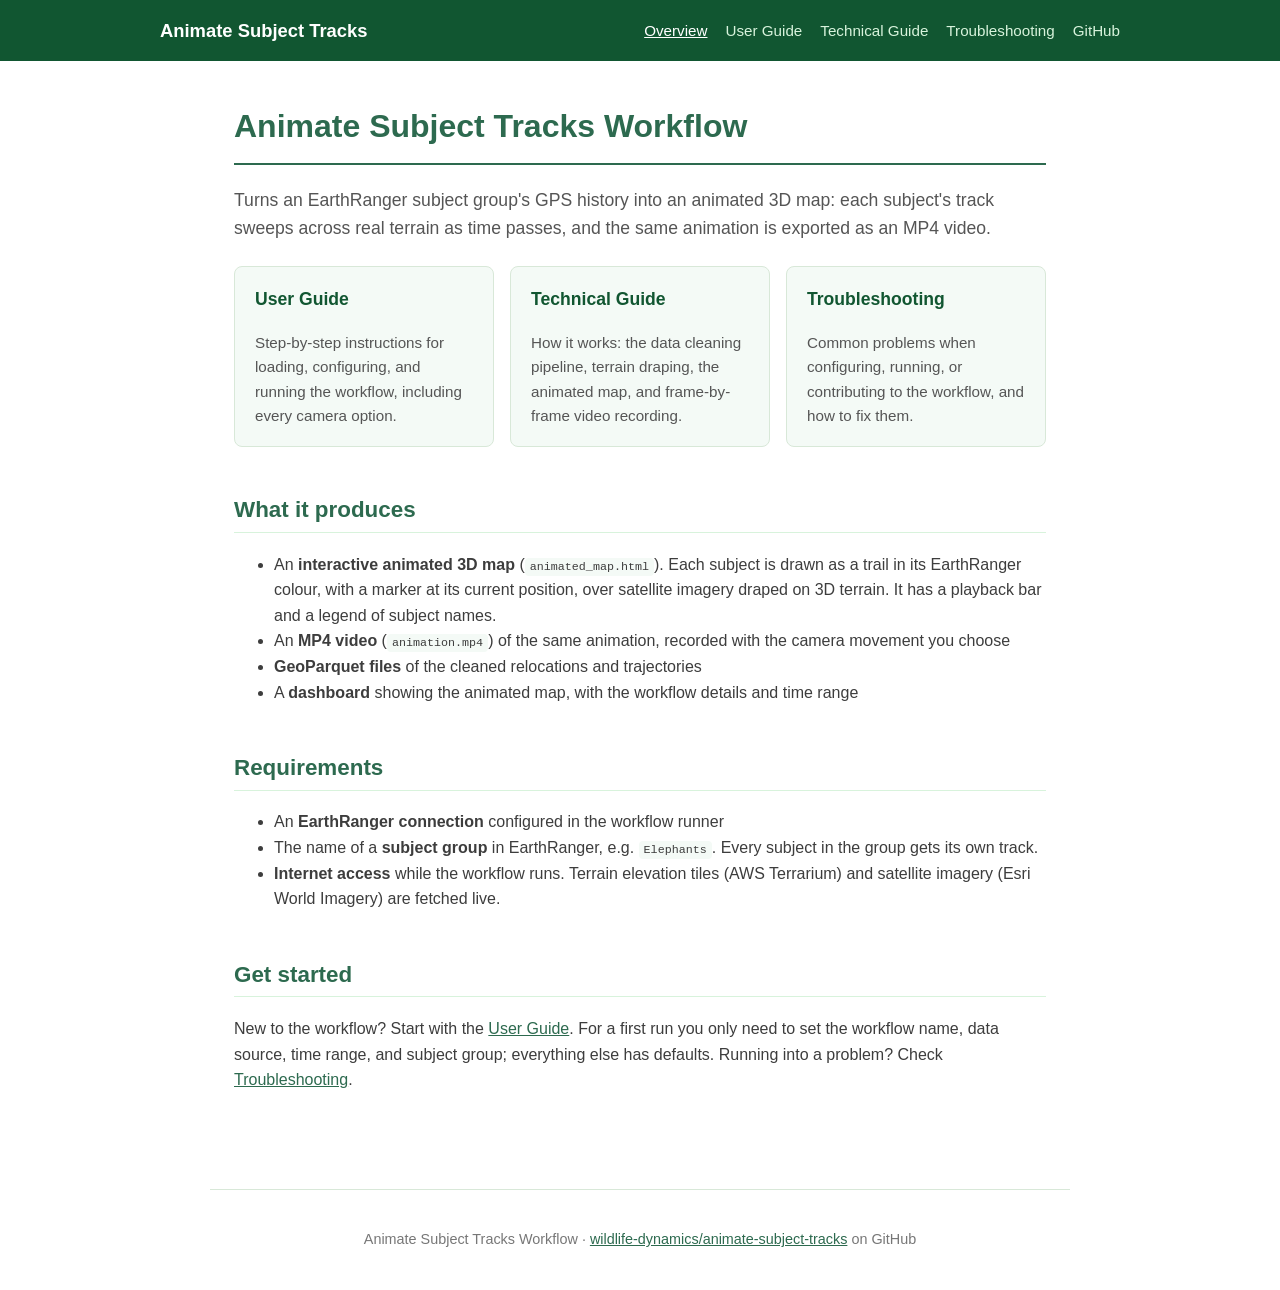
==== docs/index.html @ dc08ee8d "Improve configurations and update readme" ====
<!DOCTYPE html>
<html lang="en">
<head>
  <meta charset="utf-8" />
  <meta name="viewport" content="width=device-width, initial-scale=1.0" />
  <title>Animate Subject Tracks Workflow</title>
  <link rel="stylesheet" href="assets/style.css" />
</head>
<body>
  <header class="site-header">
    <div class="bar">
      <a class="brand" href="index.html">Animate Subject Tracks</a>
      <nav>
        <a href="index.html" class="active">Overview</a>
        <a href="user-guide.html">User Guide</a>
        <a href="technical-guide.html">Technical Guide</a>
        <a href="troubleshooting.html">Troubleshooting</a>
        <a href="https://github.com/wildlife-dynamics/animate-subject-tracks">GitHub</a>
      </nav>
    </div>
  </header>

  <main>
    <h1>Animate Subject Tracks Workflow</h1>
    <p class="lede">Turns an EarthRanger subject group's GPS history into an animated 3D map: each subject's track sweeps across real terrain as time passes, and the same animation is exported as an MP4 video.</p>

    <div class="card-grid">
      <a class="card" href="user-guide.html">
        <h3>User Guide</h3>
        <p>Step-by-step instructions for loading, configuring, and running the workflow, including every camera option.</p>
      </a>
      <a class="card" href="technical-guide.html">
        <h3>Technical Guide</h3>
        <p>How it works: the data cleaning pipeline, terrain draping, the animated map, and frame-by-frame video recording.</p>
      </a>
      <a class="card" href="troubleshooting.html">
        <h3>Troubleshooting</h3>
        <p>Common problems when configuring, running, or contributing to the workflow, and how to fix them.</p>
      </a>
    </div>

    <h2>What it produces</h2>
    <ul>
      <li>An <strong>interactive animated 3D map</strong> (<code>animated_map.html</code>). Each subject is drawn as a trail in its EarthRanger colour, with a marker at its current position, over satellite imagery draped on 3D terrain. It has a playback bar and a legend of subject names.</li>
      <li>An <strong>MP4 video</strong> (<code>animation.mp4</code>) of the same animation, recorded with the camera movement you choose</li>
      <li><strong>GeoParquet files</strong> of the cleaned relocations and trajectories</li>
      <li>A <strong>dashboard</strong> showing the animated map, with the workflow details and time range</li>
    </ul>

    <h2>Requirements</h2>
    <ul>
      <li>An <strong>EarthRanger connection</strong> configured in the workflow runner</li>
      <li>The name of a <strong>subject group</strong> in EarthRanger, e.g. <code>Elephants</code>. Every subject in the group gets its own track.</li>
      <li><strong>Internet access</strong> while the workflow runs. Terrain elevation tiles (AWS Terrarium) and satellite imagery (Esri World Imagery) are fetched live.</li>
    </ul>

    <h2>Get started</h2>
    <p>New to the workflow? Start with the <a href="user-guide.html">User Guide</a>. For a first run you only need to set the workflow name, data source, time range, and subject group; everything else has defaults. Running into a problem? Check <a href="troubleshooting.html">Troubleshooting</a>.</p>
  </main>

  <footer class="site-footer">
    <p>Animate Subject Tracks Workflow &middot; <a href="https://github.com/wildlife-dynamics/animate-subject-tracks">wildlife-dynamics/animate-subject-tracks</a> on GitHub</p>
  </footer>
</body>
</html>
---- docs/assets/style.css ----
:root {
  --green-dark: #115631;
  --green-mid: #2d6a4f;
  --green-light: #d8f3dc;
  --green-pale: #f4faf6;
  --amber: #e7a553;
  --slate: #3d3d3d;
  --grey-border: #d8e8d8;
}

* { box-sizing: border-box; }

body {
  font-family: -apple-system, BlinkMacSystemFont, "Segoe UI", sans-serif;
  color: var(--slate);
  line-height: 1.6;
  margin: 0;
  background: #fff;
}

.site-header {
  background: var(--green-dark);
  color: #fff;
  padding: 0 24px;
}

.site-header .bar {
  max-width: 960px;
  margin: 0 auto;
  display: flex;
  align-items: center;
  justify-content: space-between;
  flex-wrap: wrap;
  padding: 16px 0;
  gap: 12px;
}

.site-header .brand {
  font-weight: 700;
  font-size: 1.15em;
  color: #fff;
  text-decoration: none;
}

.site-header nav {
  display: flex;
  gap: 18px;
  flex-wrap: wrap;
}

.site-header nav a {
  color: var(--green-light);
  text-decoration: none;
  font-size: 0.95em;
}

.site-header nav a:hover,
.site-header nav a.active {
  color: #fff;
  text-decoration: underline;
}

main {
  max-width: 860px;
  margin: 0 auto;
  padding: 40px 24px 80px;
}

h1 {
  font-size: 2em;
  border-bottom: 2px solid var(--green-mid);
  padding-bottom: 10px;
  color: var(--green-mid);
  margin-top: 0;
}

h2 {
  font-size: 1.4em;
  color: var(--green-mid);
  margin-top: 2em;
  border-bottom: 1px solid var(--green-light);
  padding-bottom: 4px;
}

h3 {
  font-size: 1.1em;
  color: #40916c;
  margin-top: 1.5em;
}

p.lede {
  font-size: 1.1em;
  color: #555;
}

a { color: var(--green-mid); }

img {
  max-width: 100%;
  border: 1px solid var(--grey-border);
  border-radius: 6px;
  margin: 16px 0;
  box-shadow: 0 2px 8px rgba(0,0,0,0.1);
}

pre {
  background: #f4f4f4;
  padding: 12px 16px;
  border-radius: 6px;
  font-size: 0.9em;
  overflow-x: auto;
  border-left: 4px solid #52b788;
}

code {
  background: var(--green-pale);
  padding: 2px 5px;
  border-radius: 4px;
  font-size: 0.9em;
}

pre code { background: none; padding: 0; }

table {
  border-collapse: collapse;
  width: 100%;
  margin: 16px 0;
  font-size: 0.95em;
}

th, td {
  border: 1px solid var(--grey-border);
  padding: 8px 12px;
  text-align: left;
  vertical-align: top;
}

th {
  background: var(--green-pale);
  color: var(--green-dark);
}

hr {
  border: none;
  border-top: 1px solid var(--grey-border);
  margin: 2em 0;
}

.card-grid {
  display: grid;
  grid-template-columns: repeat(auto-fit, minmax(220px, 1fr));
  gap: 16px;
  margin: 24px 0;
}

.card {
  border: 1px solid var(--grey-border);
  border-radius: 8px;
  padding: 18px 20px;
  text-decoration: none;
  color: var(--slate);
  background: var(--green-pale);
  transition: box-shadow 0.15s ease, transform 0.15s ease;
}

.card:hover {
  box-shadow: 0 4px 14px rgba(17, 86, 49, 0.15);
  transform: translateY(-2px);
}

.card h3 {
  margin-top: 0;
  color: var(--green-dark);
}

.card p {
  margin-bottom: 0;
  color: #555;
  font-size: 0.95em;
}

.badge {
  display: inline-block;
  background: var(--amber);
  color: #3d2b00;
  font-size: 0.75em;
  font-weight: 600;
  padding: 2px 8px;
  border-radius: 10px;
  margin-left: 8px;
  vertical-align: middle;
}

.error-block {
  border-left: 4px solid var(--amber);
  background: #fdf6ec;
  border-radius: 6px;
  padding: 4px 18px;
  margin: 18px 0;
}

.error-block .symptom {
  font-weight: 600;
  color: var(--green-dark);
}

footer.site-footer {
  max-width: 860px;
  margin: 0 auto;
  padding: 24px;
  color: #777;
  font-size: 0.9em;
  border-top: 1px solid var(--grey-border);
  text-align: center;
}

footer.site-footer a { color: var(--green-mid); }

@media (max-width: 640px) {
  table { display: block; overflow-x: auto; }
}
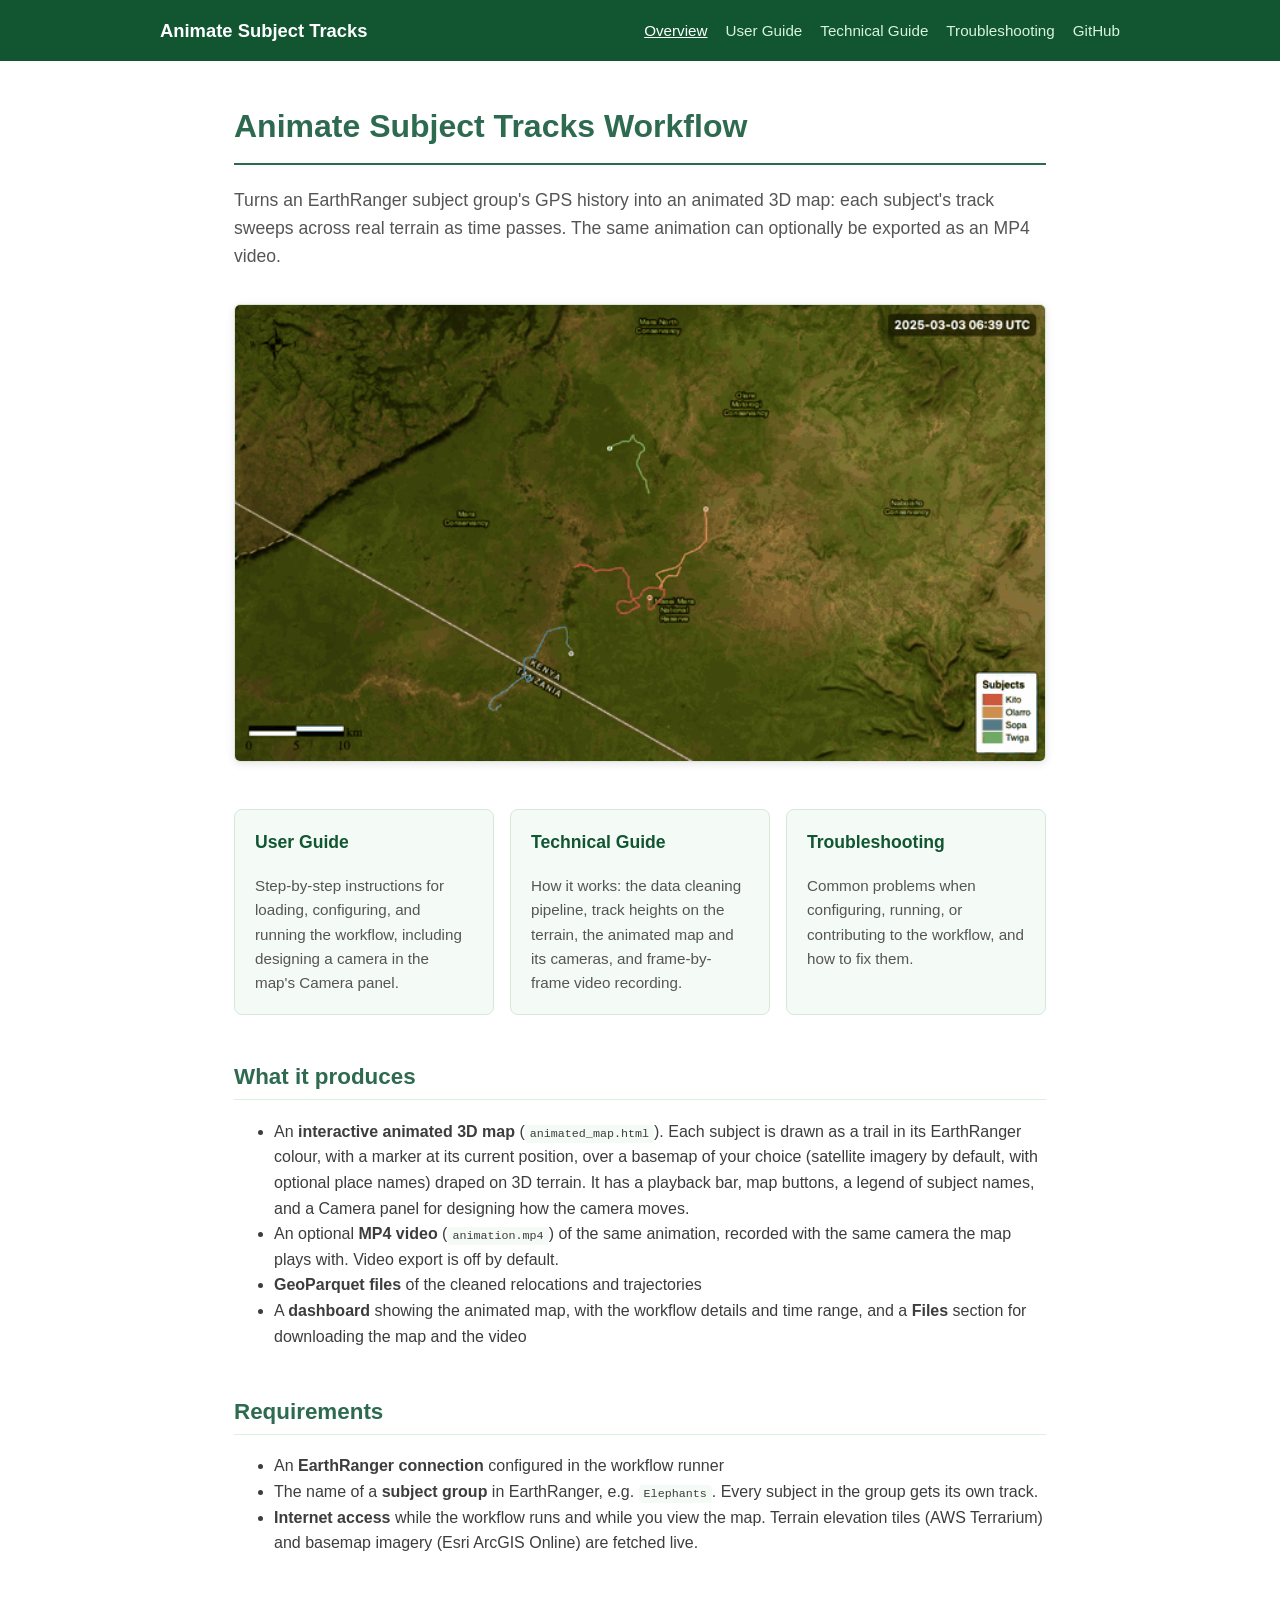
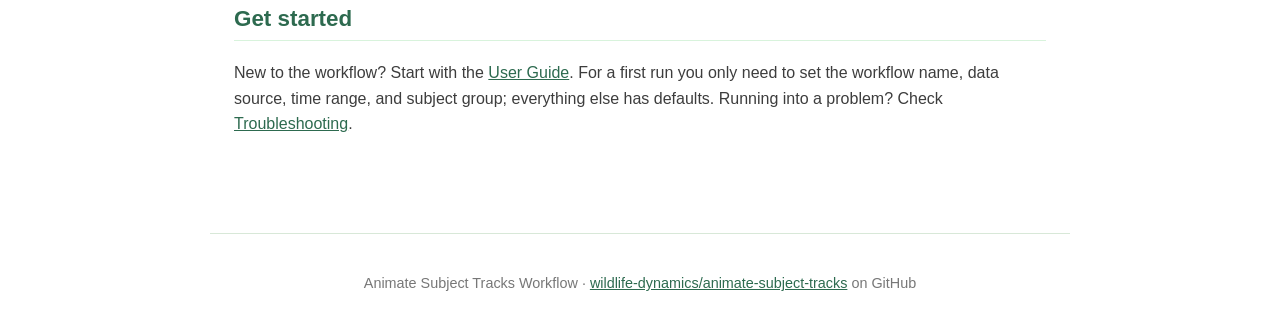
==== commit 4ec11c90: "Add workflow thumbnail and preview GIF, and spec metadata for ecoscope-web" ====
--- a/docs/index.html
+++ b/docs/index.html
@@ -22,16 +22,18 @@
 
   <main>
     <h1>Animate Subject Tracks Workflow</h1>
-    <p class="lede">Turns an EarthRanger subject group's GPS history into an animated 3D map: each subject's track sweeps across real terrain as time passes, and the same animation is exported as an MP4 video.</p>
+    <p class="lede">Turns an EarthRanger subject group's GPS history into an animated 3D map: each subject's track sweeps across real terrain as time passes. The same animation can optionally be exported as an MP4 video.</p>
+
+    <p><img src="assets/preview.gif" alt="Four collared animals' tracks animating over satellite imagery draped on 3D terrain in the Maasai Mara, with a fly-around camera" style="width: 100%; height: auto; border-radius: 6px;" /></p>
 
     <div class="card-grid">
       <a class="card" href="user-guide.html">
         <h3>User Guide</h3>
-        <p>Step-by-step instructions for loading, configuring, and running the workflow, including every camera option.</p>
+        <p>Step-by-step instructions for loading, configuring, and running the workflow, including designing a camera in the map's Camera panel.</p>
       </a>
       <a class="card" href="technical-guide.html">
         <h3>Technical Guide</h3>
-        <p>How it works: the data cleaning pipeline, terrain draping, the animated map, and frame-by-frame video recording.</p>
+        <p>How it works: the data cleaning pipeline, track heights on the terrain, the animated map and its cameras, and frame-by-frame video recording.</p>
       </a>
       <a class="card" href="troubleshooting.html">
         <h3>Troubleshooting</h3>
@@ -41,17 +43,17 @@
 
     <h2>What it produces</h2>
     <ul>
-      <li>An <strong>interactive animated 3D map</strong> (<code>animated_map.html</code>). Each subject is drawn as a trail in its EarthRanger colour, with a marker at its current position, over satellite imagery draped on 3D terrain. It has a playback bar and a legend of subject names.</li>
-      <li>An <strong>MP4 video</strong> (<code>animation.mp4</code>) of the same animation, recorded with the camera movement you choose</li>
+      <li>An <strong>interactive animated 3D map</strong> (<code>animated_map.html</code>). Each subject is drawn as a trail in its EarthRanger colour, with a marker at its current position, over a basemap of your choice (satellite imagery by default, with optional place names) draped on 3D terrain. It has a playback bar, map buttons, a legend of subject names, and a Camera panel for designing how the camera moves.</li>
+      <li>An optional <strong>MP4 video</strong> (<code>animation.mp4</code>) of the same animation, recorded with the same camera the map plays with. Video export is off by default.</li>
       <li><strong>GeoParquet files</strong> of the cleaned relocations and trajectories</li>
-      <li>A <strong>dashboard</strong> showing the animated map, with the workflow details and time range</li>
+      <li>A <strong>dashboard</strong> showing the animated map, with the workflow details and time range, and a <strong>Files</strong> section for downloading the map and the video</li>
     </ul>
 
     <h2>Requirements</h2>
     <ul>
       <li>An <strong>EarthRanger connection</strong> configured in the workflow runner</li>
       <li>The name of a <strong>subject group</strong> in EarthRanger, e.g. <code>Elephants</code>. Every subject in the group gets its own track.</li>
-      <li><strong>Internet access</strong> while the workflow runs. Terrain elevation tiles (AWS Terrarium) and satellite imagery (Esri World Imagery) are fetched live.</li>
+      <li><strong>Internet access</strong> while the workflow runs and while you view the map. Terrain elevation tiles (AWS Terrarium) and basemap imagery (Esri ArcGIS Online) are fetched live.</li>
     </ul>
 
     <h2>Get started</h2>
